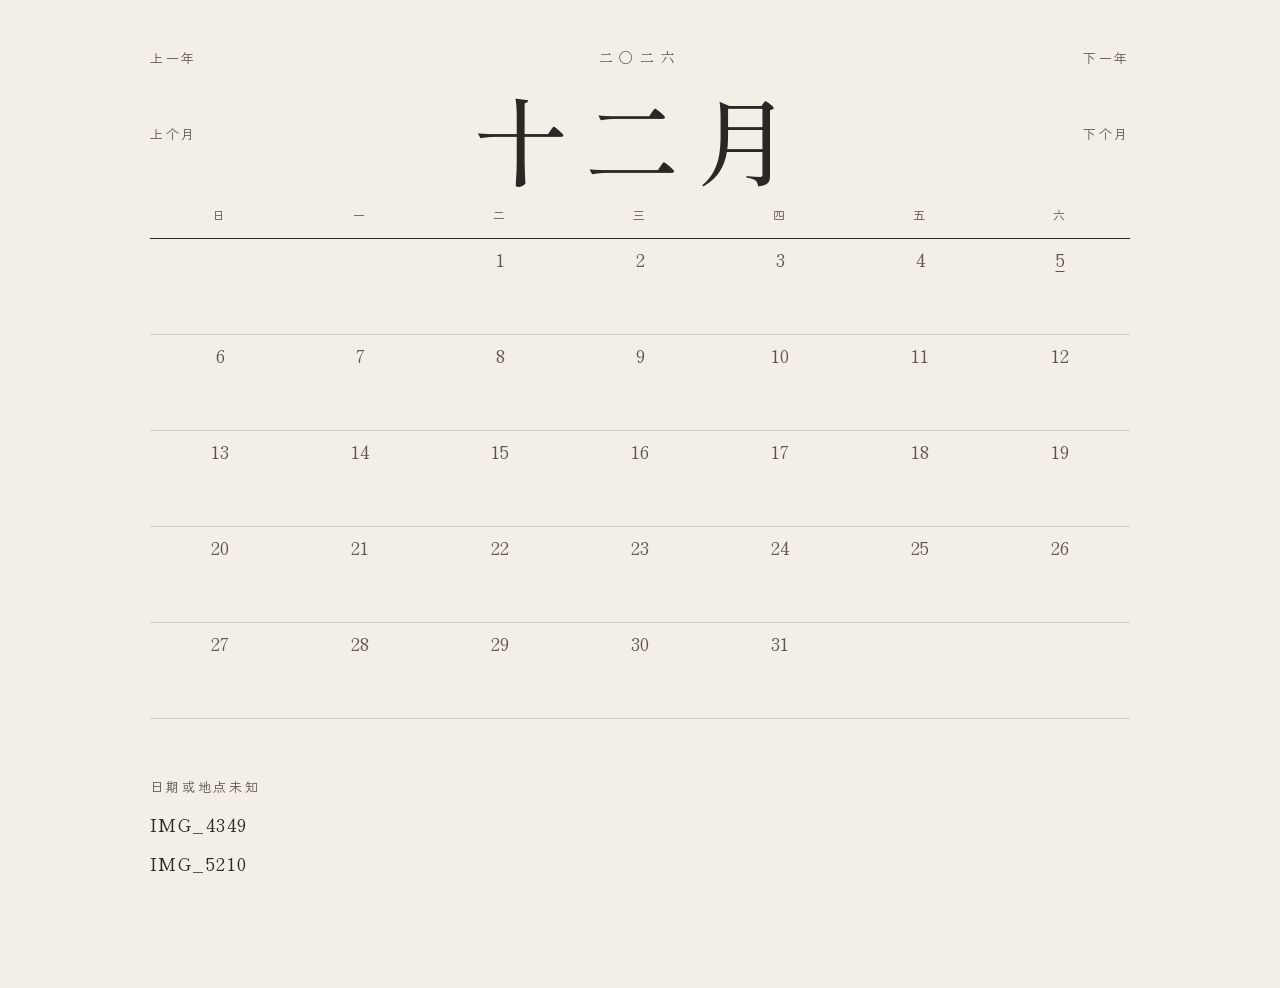
==== index.html @ a2ef65c1 "把内蒙古的照片放进日历，未知日期的图片放在日历下。 年份和月份可以分别切换。视频先不放。" ====
<!DOCTYPE html>
<html lang="zh-Hans">
<head>
  <meta charset="UTF-8" />
  <meta name="viewport" content="width=device-width, initial-scale=1.0" />
  <meta name="description" content="摄影日历。" />
  <meta name="theme-color" content="#f3efe6" />
  <title>日历</title>
  <link rel="icon" href="data:image/svg+xml,%3Csvg xmlns='http://www.w3.org/2000/svg' viewBox='0 0 64 64'%3E%3Ccircle cx='32' cy='32' r='3' fill='%232a2724'/%3E%3C/svg%3E" />
  <link rel="preconnect" href="https://fonts.googleapis.com" />
  <link rel="preconnect" href="https://fonts.gstatic.com" crossorigin />
  <link href="https://fonts.googleapis.com/css2?family=Noto+Serif+SC:wght@400;500;600&family=Shippori+Mincho:wght@400;500;600&family=Zen+Kaku+Gothic+New:wght@400;500&display=swap" rel="stylesheet" />
  <link rel="stylesheet" href="css/site.css" />
</head>
<body>
  <a class="skip" href="#cal">跳到日历</a>

  <main class="sheet">
    <div class="month-bar">
      <button type="button" class="month-btn" id="prev-year">上一年</button>
      <p class="year" id="year"></p>
      <button type="button" class="month-btn" id="next-year">下一年</button>
      <button type="button" class="month-btn" id="prev">上个月</button>
      <h1 id="month-title">十一月</h1>
      <button type="button" class="month-btn" id="next">下个月</button>
    </div>
    <div id="cal"></div>
    <section class="loose" id="loose" hidden>
      <h2>日期或地点未知</h2>
      <ul id="loose-list"></ul>
    </section>
    <p class="sr" id="live" aria-live="polite"></p>
    <noscript>
      <ul class="noscript">
        <li><a href="day.html?d=2026-10-03">2026年10月3日 · 内蒙古</a></li>
        <li><a href="day.html?d=2026-10-05">2026年10月5日 · 内蒙古</a></li>
        <li><a href="day.html?d=2026-11-11">2026年11月11日 · 深圳湾公园</a></li>
        <li><a href="images/日期未知or地点未知/IMG_4349.jpg">IMG_4349</a></li>
        <li><a href="images/日期未知or地点未知/IMG_5210.jpg">IMG_5210</a></li>
      </ul>
    </noscript>
  </main>

  <script src="js/journal.js"></script>
  <script src="js/calendar.js"></script>
</body>
</html>
---- css/site.css ----
:root {
  --paper: #f3efe6;
  --ink: #2a2724;
  --ink-soft: #5c564e;
  --line: rgba(42, 39, 36, 0.18);
  --ruri: #1e3a56;
  --serif: "Noto Serif SC", "Songti SC", "PMingLiU", serif;
  --mincho: "Shippori Mincho", "Noto Serif SC", "Songti SC", serif;
  --gothic: "Zen Kaku Gothic New", "PingFang SC", "Hiragino Sans", sans-serif;
}

*,
*::before,
*::after { box-sizing: border-box; }

html { scrollbar-color: #c4b8a8 transparent; }

html:has(dialog[open]) { overflow: hidden; }

body {
  margin: 0;
  background: var(--paper);
  color: var(--ink);
  font-family: var(--serif);
  font-size: 17px;
  line-height: 1.8;
  text-rendering: optimizeLegibility;
}

::selection { background: #e4cfc9; color: var(--ink); }

img { max-width: 100%; height: auto; }

a { color: inherit; }

button {
  font: inherit;
  color: inherit;
  background: none;
  border: 0;
  cursor: pointer;
}

:focus-visible {
  outline: 1px solid currentColor;
  outline-offset: 3px;
}

.sr {
  position: absolute;
  width: 1px;
  height: 1px;
  padding: 0;
  margin: -1px;
  overflow: hidden;
  clip: rect(0, 0, 0, 0);
  white-space: nowrap;
  border: 0;
}

.skip {
  position: absolute;
  left: 16px;
  top: -48px;
  z-index: 5;
  padding: 8px 12px;
  background: var(--paper);
  color: var(--ink);
  text-decoration: none;
}

.skip:focus { top: 12px; }

.mast {
  display: flex;
  justify-content: flex-end;
  padding: 28px 6vw 0;
}

.mast a {
  font-family: var(--gothic);
  font-size: 13px;
  letter-spacing: 0.22em;
  text-decoration: none;
  color: var(--ink-soft);
}

.mast a:hover { color: var(--ink); }

.sheet { padding: 4vh 5vw 12vh; }

.month-bar {
  display: grid;
  grid-template-columns: 1fr auto 1fr;
  align-items: center;
  gap: 2px 24px;
  width: min(980px, 100%);
  margin: 0 auto 18px;
}

.month-btn {
  min-height: 44px;
  padding: 10px 0;
  font-family: var(--gothic);
  font-size: 13px;
  letter-spacing: 0.2em;
  color: var(--ink-soft);
}

.month-btn:hover { color: var(--ink); }

#prev-year,
#prev { justify-self: start; }

#next-year,
#next { justify-self: end; }

.year {
  margin: 0;
  font-family: var(--mincho);
  font-size: 14px;
  letter-spacing: 0.48em;
  color: var(--ink-soft);
  text-align: center;
}

.month-bar h1 {
  margin: 8px 0 0;
  font-family: var(--mincho);
  font-weight: 500;
  font-size: clamp(52px, 8vw, 96px);
  line-height: 1;
  letter-spacing: 0.16em;
  text-align: center;
}

.loose {
  width: min(980px, 100%);
  margin: 56px auto 0;
}

.loose h2 {
  margin: 0 0 10px;
  font-family: var(--gothic);
  font-size: 13px;
  font-weight: 400;
  letter-spacing: 0.22em;
  color: var(--ink-soft);
}

.loose ul {
  margin: 0;
  padding: 0;
  list-style: none;
}

.loose li + li { margin-top: 6px; }

.loose a {
  font-family: var(--mincho);
  font-size: 18px;
  letter-spacing: 0.08em;
  text-decoration: none;
}

.loose a:hover { text-decoration: underline; text-underline-offset: 4px; }

.cal {
  width: min(980px, 100%);
  margin: 0 auto;
  border-collapse: collapse;
  table-layout: fixed;
}

.cal th {
  padding: 0 4px 12px;
  font-family: var(--gothic);
  font-size: 12px;
  font-weight: 400;
  letter-spacing: 0.18em;
  color: var(--ink-soft);
  border-bottom: 1px solid var(--ink);
}

.cal td {
  height: 96px;
  padding: 10px 4px 12px;
  border-bottom: 1px solid var(--line);
  vertical-align: top;
  text-align: center;
}

.num {
  display: block;
  font-family: var(--mincho);
  font-size: 18px;
  line-height: 1.2;
  color: var(--ink-soft);
}

a.day {
  display: flex;
  flex-direction: column;
  align-items: center;
  gap: 8px;
  min-height: 72px;
  padding: 2px 2px 8px;
  text-decoration: none;
  color: var(--ink);
}

a.day .num {
  color: var(--ink);
  font-size: 26px;
}

.place {
  display: inline-flex;
  align-items: center;
  gap: 6px;
  max-width: 100%;
  font-family: var(--gothic);
  font-size: 12px;
  line-height: 1.4;
  letter-spacing: 0.06em;
  color: var(--ink-soft);
}

.dot {
  width: 5px;
  height: 5px;
  border-radius: 50%;
  background: var(--ruri);
  flex: 0 0 auto;
}

a.day:hover,
a.day:focus-visible {
  background: rgba(42, 39, 36, 0.045);
}

td.today .num {
  text-decoration: underline;
  text-underline-offset: 4px;
  text-decoration-thickness: 1px;
}

.noscript {
  width: min(640px, 100%);
  margin: 24px auto 0;
}

.entry {
  width: min(1040px, 100%);
  margin: 0 auto;
  padding: 6vh 6vw 4vh;
}

.entry .year {
  letter-spacing: 0.42em;
  text-align: left;
}

.entry h1 {
  margin: 10px 0 0;
  font-family: var(--mincho);
  font-weight: 500;
  font-size: clamp(40px, 6vw, 76px);
  line-height: 1.15;
  letter-spacing: 0.12em;
}

.place-line {
  margin: 18px 0 0;
  font-size: 20px;
}

.kind {
  margin: 4px 0 0;
  font-family: var(--gothic);
  font-size: 13px;
  letter-spacing: 0.28em;
  color: var(--ink-soft);
}

.frames {
  width: min(1040px, 100%);
  margin: 0 auto;
  padding: 2vh 6vw 12vh;
  display: flex;
  flex-direction: column;
  gap: 72px;
}

.shot { width: min(920px, 100%); margin: 0; }

.shot.shift {
  width: min(760px, 92%);
  align-self: flex-end;
}

.shot.tall {
  width: min(480px, 72%);
  align-self: flex-start;
}

.shot.end { width: min(1040px, 100%); }

.shot-btn {
  display: block;
  width: 100%;
  padding: 0;
  overflow: hidden;
  cursor: zoom-in;
}

.shot-btn img { display: block; width: 100%; height: auto; }

@media (prefers-reduced-motion: no-preference) {
  .shot-btn img { transition: transform 1.1s ease; }
  .shot-btn:hover img,
  .shot-btn:focus-visible img { transform: scale(1.015); }
}

.shot figcaption {
  margin-top: 10px;
  font-family: var(--gothic);
  font-size: 12px;
  letter-spacing: 0.28em;
  color: var(--ink-soft);
}

.shot.shift figcaption { text-align: right; }

.lb {
  width: 100%;
  height: 100%;
  max-width: none;
  max-height: none;
  margin: 0;
  padding: 0;
  border: 0;
  background: #100e0c;
  color: #e6dfd4;
}

.lb::backdrop { background: rgba(16, 14, 12, 0.94); }

.lb-inner {
  min-height: 100%;
  display: flex;
  flex-direction: column;
  align-items: center;
  justify-content: center;
  gap: 16px;
  padding: 64px 20px 28px;
}

.lb img {
  width: auto;
  height: auto;
  max-width: min(1200px, 94vw);
  max-height: 76vh;
  object-fit: contain;
}

.lb-nav {
  display: flex;
  align-items: center;
  gap: 28px;
}

.lb-nav button,
.lb-close {
  font-family: var(--gothic);
  font-size: 13px;
  letter-spacing: 0.22em;
  color: #e6dfd4;
  min-height: 44px;
  padding: 8px 4px;
}

.lb figcaption {
  margin: 0;
  min-width: 7em;
  text-align: center;
  font-family: var(--gothic);
  font-size: 12px;
  letter-spacing: 0.28em;
}

.lb-close {
  position: absolute;
  top: 16px;
  right: 20px;
}

@media (max-width: 720px) {
  .month-bar { gap: 0 8px; }

  .month-btn {
    font-size: 12px;
    letter-spacing: 0.06em;
  }

  .month-bar h1 {
    font-size: 42px;
    letter-spacing: 0.06em;
  }

  .cal td { height: 72px; padding: 8px 1px 10px; }

  a.day { min-height: 56px; gap: 4px; }
  a.day .num { font-size: 18px; }

  .place { font-size: 10px; letter-spacing: 0; }

  .entry { padding-top: 28px; }
  .frames { gap: 36px; padding-top: 12px; }
  .shot,
  .shot.shift,
  .shot.tall,
  .shot.end { width: 100%; align-self: stretch; }
  .shot.shift figcaption { text-align: left; }
}
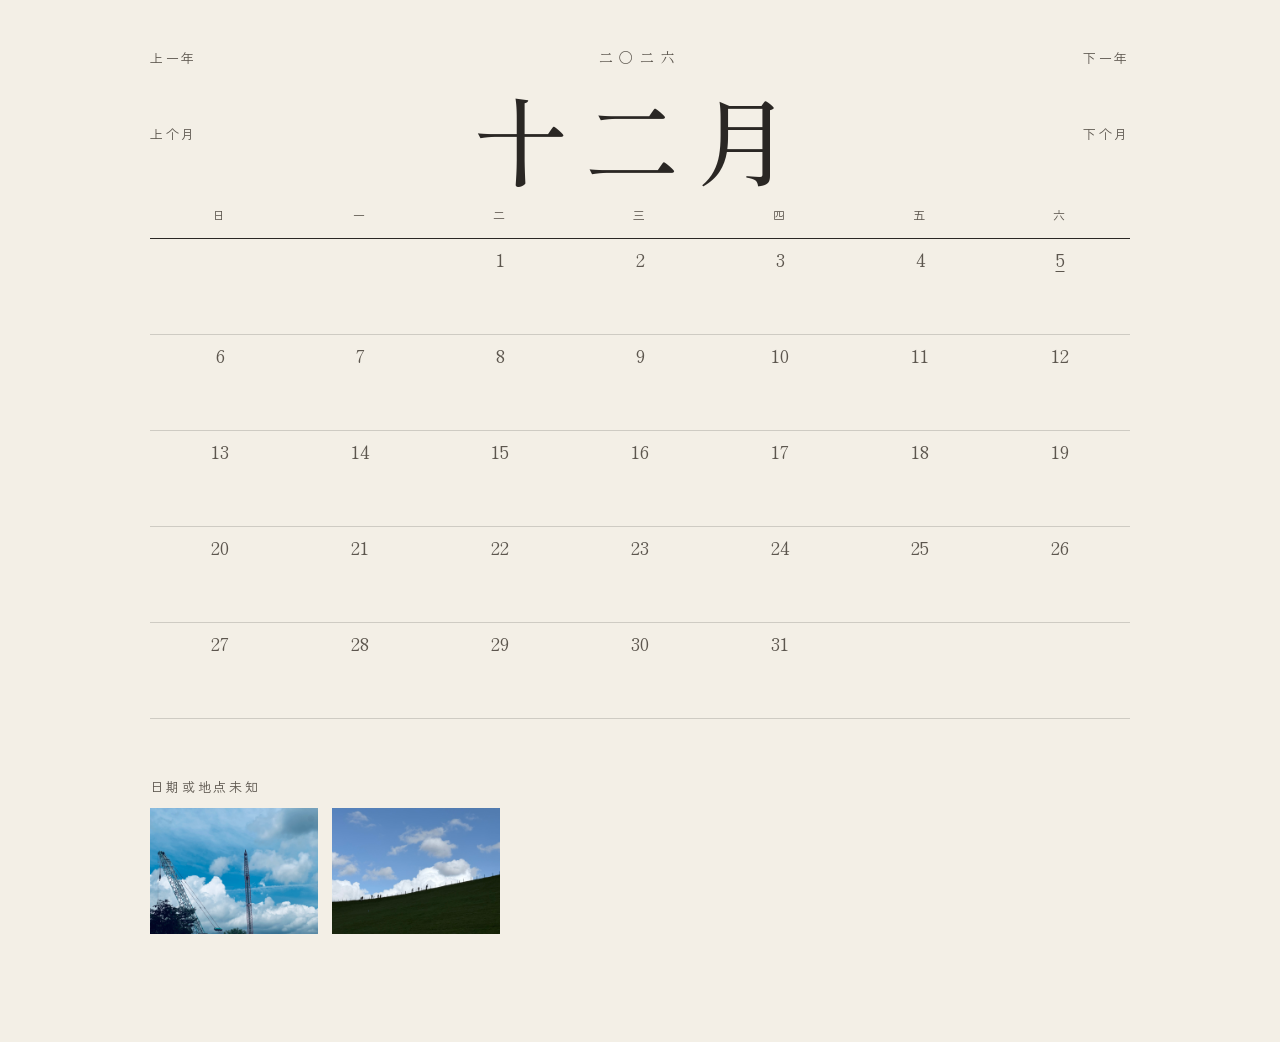
==== commit b08480ad: "日期或地点未知改为小图，点开看大图。" ====
--- a/index.html
+++ b/index.html
@@ -27,7 +27,7 @@
     <div id="cal"></div>
     <section class="loose" id="loose" hidden>
       <h2>日期或地点未知</h2>
-      <ul id="loose-list"></ul>
+      <ul class="loose-row" id="loose-list"></ul>
     </section>
     <p class="sr" id="live" aria-live="polite"></p>
     <noscript>
@@ -35,13 +35,27 @@
         <li><a href="day.html?d=2026-10-03">2026年10月3日 · 内蒙古</a></li>
         <li><a href="day.html?d=2026-10-05">2026年10月5日 · 内蒙古</a></li>
         <li><a href="day.html?d=2026-11-11">2026年11月11日 · 深圳湾公园</a></li>
-        <li><a href="images/日期未知or地点未知/IMG_4349.jpg">IMG_4349</a></li>
-        <li><a href="images/日期未知or地点未知/IMG_5210.jpg">IMG_5210</a></li>
+      </ul>
+      <ul class="loose-row">
+        <li><a href="images/日期未知or地点未知/IMG_4349.jpg"><img src="images/日期未知or地点未知/IMG_4349.jpg" width="1600" height="1200" alt="蓝天和云，两台高高的起重机"></a></li>
+        <li><a href="images/日期未知or地点未知/IMG_5210.jpg"><img src="images/日期未知or地点未知/IMG_5210.jpg" width="1600" height="1200" alt="草坡上的一排人"></a></li>
       </ul>
     </noscript>
   </main>
 
+  <dialog class="lb" id="lightbox" aria-label="照片">
+    <button type="button" class="lb-close">关闭</button>
+    <div class="lb-inner">
+      <img alt="" />
+      <div class="lb-nav">
+        <button type="button" class="lb-prev">上一张</button>
+        <figcaption></figcaption>
+        <button type="button" class="lb-next">下一张</button>
+      </div>
+    </div>
+  </dialog>
   <script src="js/journal.js"></script>
   <script src="js/calendar.js"></script>
+  <script src="js/lightbox.js"></script>
 </body>
 </html>
--- a/css/site.css
+++ b/css/site.css
@@ -148,22 +148,37 @@
   color: var(--ink-soft);
 }
 
-.loose ul {
+.loose-row {
+  display: flex;
+  flex-wrap: wrap;
+  gap: 14px;
   margin: 0;
   padding: 0;
   list-style: none;
 }
 
-.loose li + li { margin-top: 6px; }
-
-.loose a {
-  font-family: var(--mincho);
-  font-size: 18px;
-  letter-spacing: 0.08em;
-  text-decoration: none;
-}
-
-.loose a:hover { text-decoration: underline; text-underline-offset: 4px; }
+.loose-btn,
+.loose-row a {
+  display: block;
+  width: 168px;
+  padding: 0;
+  overflow: hidden;
+  cursor: zoom-in;
+}
+
+.loose-btn img,
+.loose-row a img {
+  display: block;
+  width: 100%;
+  height: 126px;
+  object-fit: cover;
+}
+
+@media (prefers-reduced-motion: no-preference) {
+  .loose-btn img { transition: transform 1.1s ease; }
+  .loose-btn:hover img,
+  .loose-btn:focus-visible img { transform: scale(1.03); }
+}
 
 .cal {
   width: min(980px, 100%);
